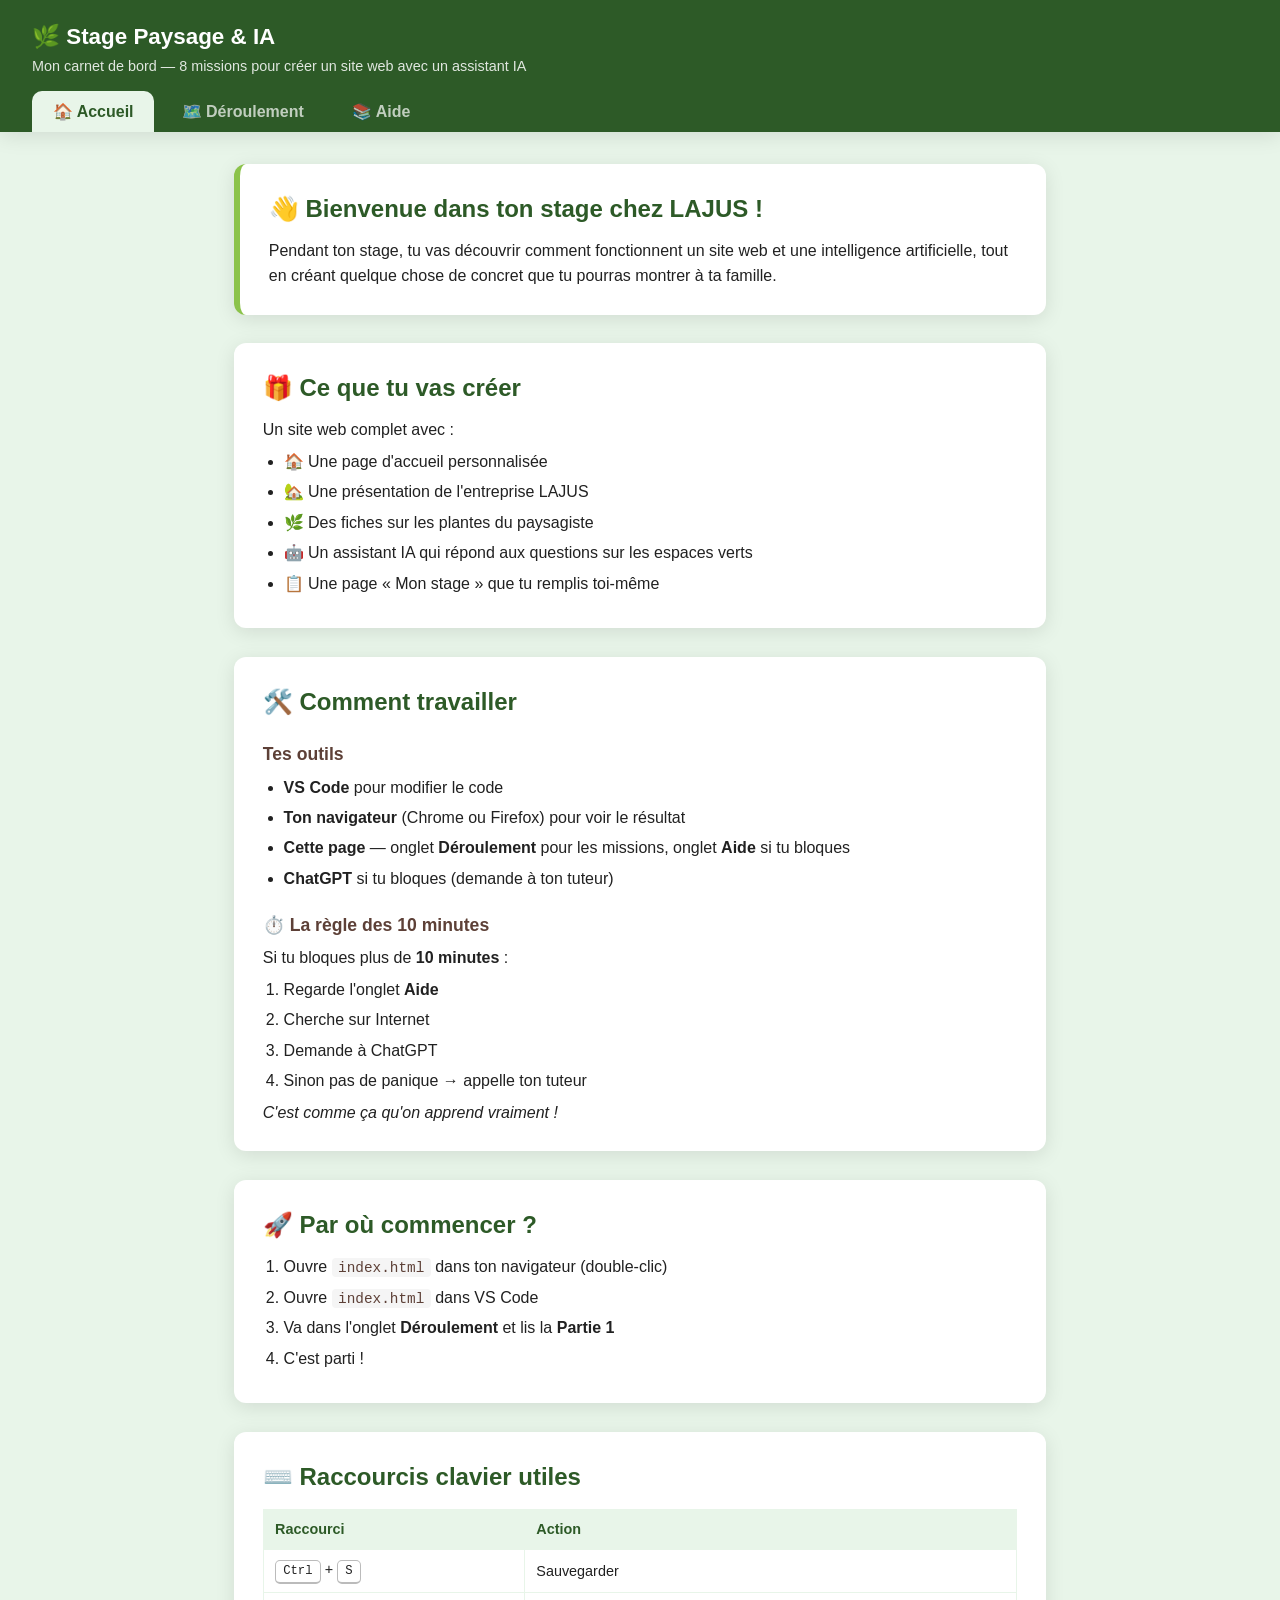
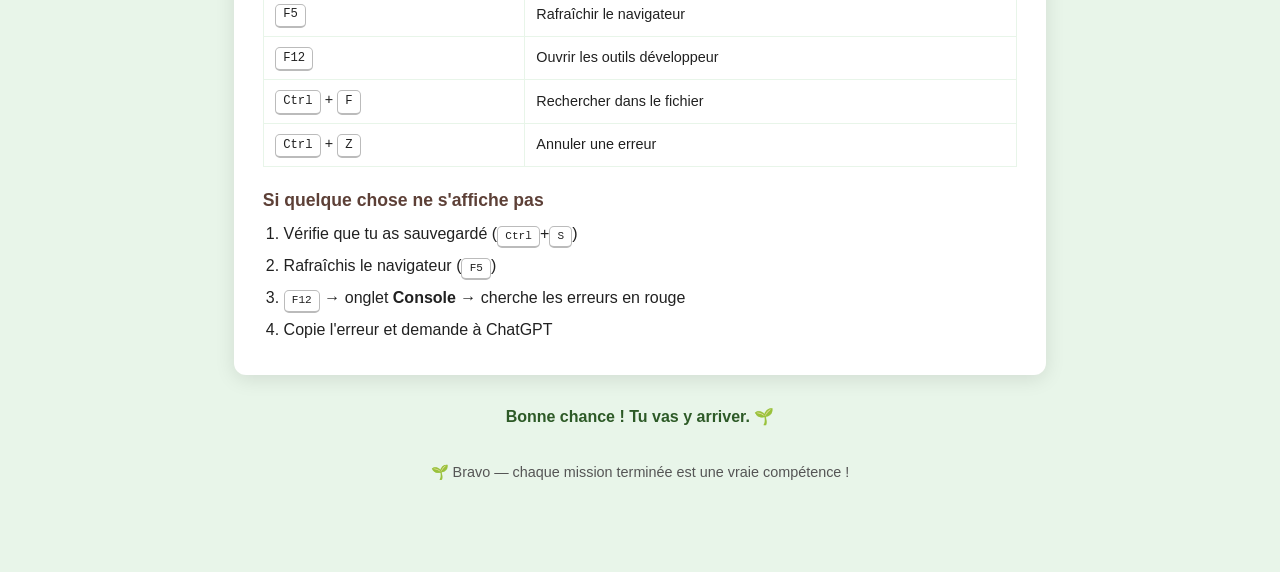
==== missions.html @ 69c8f62e "Site de stage LAJUS - version finale" ====
<!DOCTYPE html>
<html lang="fr">
<head>
  <meta charset="UTF-8" />
  <meta name="viewport" content="width=device-width, initial-scale=1.0" />
  <title>🌿 Stage Paysage &amp; IA — Mon carnet de bord</title>
  <style>
    :root {
      --vert-fonce: #2d5a27;
      --vert-moyen: #4a8c40;
      --vert-clair: #8bc34a;
      --vert-pale: #e8f5e9;
      --brun: #5d4037;
      --blanc: #ffffff;
      --gris-clair: #f5f5f5;
      --texte-fonce: #212121;
      --texte-moyen: #555555;
      --rayon: 12px;
      --ombre: 0 4px 20px rgba(0,0,0,0.1);
    }
    * { margin: 0; padding: 0; box-sizing: border-box; }
    body {
      font-family: -apple-system, "Segoe UI", Roboto, Helvetica, Arial, sans-serif;
      color: var(--texte-fonce);
      background: var(--vert-pale);
      line-height: 1.6;
    }

    /* ===== En-tête + onglets ===== */
    header {
      background: var(--vert-fonce);
      color: var(--blanc);
      padding: 1.2rem 2rem 0;
      position: sticky;
      top: 0;
      z-index: 20;
      box-shadow: var(--ombre);
    }
    header h1 { font-size: 1.4rem; }
    header p { opacity: 0.85; font-size: 0.9rem; margin-bottom: 0.8rem; }
    .tabs { display: flex; gap: 0.4rem; flex-wrap: wrap; }
    .tab-btn {
      background: transparent;
      color: var(--blanc);
      border: none;
      padding: 0.7rem 1.3rem;
      font-size: 1rem;
      cursor: pointer;
      border-radius: 10px 10px 0 0;
      opacity: 0.7;
      font-weight: 600;
    }
    .tab-btn:hover { opacity: 1; background: rgba(255,255,255,0.1); }
    .tab-btn.active { background: var(--vert-pale); color: var(--vert-fonce); opacity: 1; }

    /* ===== Panneaux ===== */
    main { max-width: 860px; margin: 0 auto; padding: 2rem 1.5rem 4rem; }
    .panel { display: none; }
    .panel.active { display: block; animation: fade 0.25s ease; }
    @keyframes fade { from { opacity: 0; transform: translateY(6px); } to { opacity: 1; } }

    /* ===== Sommaire (chips) ===== */
    .chips { display: flex; flex-wrap: wrap; gap: 0.5rem; margin-bottom: 1.5rem; }
    .chips a {
      background: var(--blanc);
      color: var(--vert-fonce);
      text-decoration: none;
      padding: 0.4rem 0.9rem;
      border-radius: 20px;
      font-size: 0.88rem;
      font-weight: 600;
      box-shadow: var(--ombre);
      border: 1px solid var(--vert-pale);
    }
    .chips a:hover { background: var(--vert-clair); }

    /* ===== Cartes / blocs ===== */
    .carte {
      background: var(--blanc);
      border-radius: var(--rayon);
      padding: 1.6rem 1.8rem;
      box-shadow: var(--ombre);
      margin-bottom: 1.8rem;
    }
    .carte.accent { border-left: 6px solid var(--vert-clair); }
    .carte h2 { color: var(--vert-fonce); margin-bottom: 0.6rem; }
    .carte h3 { color: var(--brun); margin: 1.2rem 0 0.4rem; }
    .carte ul, .carte ol { margin: 0.4rem 0 0.4rem 1.3rem; }
    .carte li { margin-bottom: 0.3rem; }

    /* ===== Délimitation des parties ===== */
    .partie-header {
      background: linear-gradient(135deg, var(--vert-fonce), var(--vert-moyen));
      color: var(--blanc);
      border-radius: var(--rayon);
      padding: 1.4rem 1.8rem;
      margin: 2.8rem 0 1.4rem;
      box-shadow: var(--ombre);
      scroll-margin-top: 130px;
    }
    .partie-header:first-of-type { margin-top: 0.5rem; }
    .partie-num {
      display: inline-block;
      background: rgba(255,255,255,0.25);
      padding: 0.15rem 0.8rem;
      border-radius: 20px;
      font-size: 0.8rem;
      font-weight: 700;
      letter-spacing: 0.05em;
      text-transform: uppercase;
      margin-bottom: 0.5rem;
    }
    .partie-header h2 { font-size: 1.5rem; margin-bottom: 0.4rem; }
    .partie-header p { opacity: 0.92; font-size: 0.95rem; }

    /* ===== Bloc explication ===== */
    .explication {
      background: var(--blanc);
      border-radius: var(--rayon);
      padding: 1.4rem 1.7rem;
      box-shadow: var(--ombre);
      margin-bottom: 1.4rem;
      border-left: 6px solid var(--vert-clair);
    }
    .explication .etiquette {
      display: inline-block;
      background: var(--vert-pale);
      color: var(--vert-fonce);
      padding: 0.15rem 0.7rem;
      border-radius: 20px;
      font-size: 0.78rem;
      font-weight: 700;
      margin-bottom: 0.6rem;
    }
    .explication h3 { color: var(--vert-fonce); margin: 1rem 0 0.4rem; }
    .explication h3:first-of-type { margin-top: 0.3rem; }

    /* ===== Mission ===== */
    section.mission {
      background: var(--blanc);
      border-radius: var(--rayon);
      padding: 1.6rem 1.8rem;
      box-shadow: var(--ombre);
      margin-bottom: 1.4rem;
      border-left: 6px solid var(--vert-moyen);
      scroll-margin-top: 130px;
    }
    section.mission h2 {
      color: var(--vert-fonce);
      font-size: 1.35rem;
      margin-bottom: 0.5rem;
    }
    .meta { font-size: 0.9rem; color: var(--texte-moyen); margin-bottom: 1rem; }
    .badge {
      background: var(--vert-pale);
      color: var(--vert-fonce);
      padding: 0.2rem 0.7rem;
      border-radius: 20px;
      font-weight: 600;
    }
    section.mission h3, .carte h3 { font-size: 1.1rem; }
    section.mission h4, .explication h4 { color: var(--vert-moyen); margin: 0.9rem 0 0.3rem; font-size: 1rem; }
    section.mission p, section.mission li, .explication p, .explication li { margin-bottom: 0.5rem; }
    section.mission ul, section.mission ol, .explication ul, .explication ol { margin-left: 1.4rem; }

    /* ===== Fiches d'aide ===== */
    section.fiche {
      background: var(--blanc);
      border-radius: var(--rayon);
      padding: 1.6rem 1.8rem;
      box-shadow: var(--ombre);
      margin-bottom: 1.8rem;
      scroll-margin-top: 130px;
    }
    section.fiche h2 {
      color: var(--vert-fonce);
      border-bottom: 3px solid var(--vert-pale);
      padding-bottom: 0.5rem;
      margin-bottom: 0.6rem;
    }
    section.fiche h3 { color: var(--brun); margin: 1.3rem 0 0.4rem; font-size: 1.1rem; }
    section.fiche h4 { color: var(--vert-moyen); margin: 0.9rem 0 0.3rem; }
    section.fiche ul, section.fiche ol { margin-left: 1.4rem; }
    section.fiche li { margin-bottom: 0.3rem; }

    /* ===== Éléments communs ===== */
    blockquote {
      border-left: 4px solid var(--vert-clair);
      background: var(--vert-pale);
      padding: 0.7rem 1rem;
      margin: 0.8rem 0;
      font-style: italic;
      border-radius: 0 8px 8px 0;
    }
    .callout { background: #fff8e1; border-left: 4px solid #ffb300; padding: 0.7rem 1rem; border-radius: 0 8px 8px 0; margin: 1rem 0; }
    .callout.bonus { background: #ede7f6; border-left-color: #7e57c2; }
    .callout.fini { background: var(--vert-pale); border-left-color: var(--vert-moyen); }

    .code-bloc { position: relative; margin: 0.8rem 0; }
    pre {
      background: #1e1e1e; color: #d4d4d4;
      padding: 1rem; border-radius: 8px; overflow-x: auto;
      font-family: "Consolas", "Courier New", monospace;
      font-size: 0.86rem; line-height: 1.5;
    }
    code.inline {
      background: var(--gris-clair); color: var(--brun);
      padding: 0.1rem 0.4rem; border-radius: 4px;
      font-family: "Consolas", "Courier New", monospace; font-size: 0.9em;
    }
    .btn-copier {
      position: absolute; top: 8px; right: 8px;
      background: var(--vert-moyen); color: var(--blanc);
      border: none; padding: 0.3rem 0.7rem; border-radius: 6px;
      font-size: 0.78rem; cursor: pointer; opacity: 0.85;
    }
    .btn-copier:hover { opacity: 1; }
    .btn-copier.ok { background: var(--vert-clair); color: var(--vert-fonce); }

    table { border-collapse: collapse; width: 100%; margin: 0.8rem 0; font-size: 0.9rem; }
    th, td { border: 1px solid var(--vert-pale); padding: 0.5rem 0.7rem; text-align: left; }
    th { background: var(--vert-pale); color: var(--vert-fonce); }

    .kbd { display: inline-block; background: #fff; border: 1px solid #bbb; border-bottom-width: 2px; border-radius: 5px; padding: 0.05rem 0.45rem; font-family: monospace; font-size: 0.85em; }

    footer { text-align: center; padding: 2rem; color: var(--texte-moyen); font-size: 0.9rem; }
  </style>
</head>
<body>

  <header>
    <h1>🌿 Stage Paysage &amp; IA</h1>
    <p>Mon carnet de bord — 8 missions pour créer un site web avec un assistant IA</p>
    <nav class="tabs">
      <button class="tab-btn active" data-tab="accueil">🏠 Accueil</button>
      <button class="tab-btn" data-tab="deroulement">🗺️ Déroulement</button>
      <button class="tab-btn" data-tab="aide">📚 Aide</button>
    </nav>
  </header>

  <main>

    <!-- ============================================================
         ONGLET ACCUEIL
    ============================================================ -->
    <div class="panel active" id="tab-accueil">

      <div class="carte accent">
        <h2>👋 Bienvenue dans ton stage chez LAJUS !</h2>
        <p>Pendant ton stage, tu vas découvrir comment fonctionnent un site web et une intelligence artificielle, tout en créant quelque chose de concret que tu pourras montrer à ta famille.</p>
      </div>

      <div class="carte">
        <h2>🎁 Ce que tu vas créer</h2>
        <p>Un site web complet avec :</p>
        <ul>
          <li>🏠 Une page d'accueil personnalisée</li>
          <li>🏡 Une présentation de l'entreprise LAJUS</li>
          <li>🌿 Des fiches sur les plantes du paysagiste</li>
          <li>🤖 Un assistant IA qui répond aux questions sur les espaces verts</li>
          <li>📋 Une page « Mon stage » que tu remplis toi-même</li>
        </ul>
      </div>

      <div class="carte">
        <h2>🛠️ Comment travailler</h2>
        <h3>Tes outils</h3>
        <ul>
          <li><strong>VS Code</strong> pour modifier le code</li>
          <li><strong>Ton navigateur</strong> (Chrome ou Firefox) pour voir le résultat</li>
          <li><strong>Cette page</strong> — onglet <strong>Déroulement</strong> pour les missions, onglet <strong>Aide</strong> si tu bloques</li>
          <li><strong>ChatGPT</strong> si tu bloques (demande à ton tuteur)</li>
        </ul>
        <h3>⏱️ La règle des 10 minutes</h3>
        <p>Si tu bloques plus de <strong>10 minutes</strong> :</p>
        <ol>
          <li>Regarde l'onglet <strong>Aide</strong></li>
          <li>Cherche sur Internet</li>
          <li>Demande à ChatGPT</li>
          <li>Sinon pas de panique → appelle ton tuteur</li>
        </ol>
        <p><em>C'est comme ça qu'on apprend vraiment !</em></p>
      </div>

      <div class="carte">
        <h2>🚀 Par où commencer ?</h2>
        <ol>
          <li>Ouvre <code class="inline">index.html</code> dans ton navigateur (double-clic)</li>
          <li>Ouvre <code class="inline">index.html</code> dans VS Code</li>
          <li>Va dans l'onglet <strong>Déroulement</strong> et lis la <strong>Partie 1</strong></li>
          <li>C'est parti !</li>
        </ol>
      </div>

      <div class="carte">
        <h2>⌨️ Raccourcis clavier utiles</h2>
        <table>
          <tr><th>Raccourci</th><th>Action</th></tr>
          <tr><td><span class="kbd">Ctrl</span> + <span class="kbd">S</span></td><td>Sauvegarder</td></tr>
          <tr><td><span class="kbd">F5</span></td><td>Rafraîchir le navigateur</td></tr>
          <tr><td><span class="kbd">F12</span></td><td>Ouvrir les outils développeur</td></tr>
          <tr><td><span class="kbd">Ctrl</span> + <span class="kbd">F</span></td><td>Rechercher dans le fichier</td></tr>
          <tr><td><span class="kbd">Ctrl</span> + <span class="kbd">Z</span></td><td>Annuler une erreur</td></tr>
        </table>
        <h3>Si quelque chose ne s'affiche pas</h3>
        <ol>
          <li>Vérifie que tu as sauvegardé (<span class="kbd">Ctrl</span>+<span class="kbd">S</span>)</li>
          <li>Rafraîchis le navigateur (<span class="kbd">F5</span>)</li>
          <li><span class="kbd">F12</span> → onglet <strong>Console</strong> → cherche les erreurs en rouge</li>
          <li>Copie l'erreur et demande à ChatGPT</li>
        </ol>
      </div>

      <p style="text-align:center; color:var(--vert-fonce); font-weight:600;">Bonne chance ! Tu vas y arriver. 🌱</p>
    </div>

    <!-- ============================================================
         ONGLET DÉROULEMENT
    ============================================================ -->
    <div class="panel" id="tab-deroulement">

      <div class="carte accent">
        <h2>🗺️ Ton parcours</h2>
        <p>Voici ton chemin, étape par étape. Dans chaque <strong>partie</strong> : d'abord une <strong>explication</strong>, puis une ou plusieurs <strong>missions</strong> à réaliser. Avance à ton rythme — il n'y a pas de chrono.</p>
        <div class="chips" style="margin-top:1rem; margin-bottom:0;">
          <a href="#p1">1 · Le site &amp; le HTML</a>
          <a href="#p2">2 · Le style (CSS)</a>
          <a href="#p3">3 · Ajouter du contenu</a>
          <a href="#p4">4 · JavaScript &amp; l'IA</a>
          <a href="#p5">5 · Ta page &amp; la mise en ligne</a>
          <a href="#p6">6 · Le secret 🤖</a>
          <a href="#p7">7 · Ton diplôme 🎓</a>
        </div>
      </div>

      <!-- ===================== PARTIE 1 ===================== -->
      <div class="partie-header" id="p1">
        <span class="partie-num">Partie 1</span>
        <h2>🧱 Le site web et le HTML</h2>
        <p>Comprendre ce qu'est un site web, puis modifier ton premier code.</p>
      </div>

      <div class="explication">
        <span class="etiquette">📖 Explication</span>
        <h3>C'est quoi un site web ?</h3>
        <p>Un site web, ce sont des <strong>fichiers</strong> que ton navigateur (Chrome, Firefox...) lit et transforme en page que tu vois à l'écran. Ton site utilise <strong>3 langages</strong>, comme les 3 couches d'une maison :</p>
        <ul>
          <li>🧱 <strong>HTML</strong> = les <strong>murs</strong> → le contenu (titres, textes, images)</li>
          <li>🎨 <strong>CSS</strong> = la <strong>peinture</strong> → l'apparence (couleurs, tailles)</li>
          <li>⚡ <strong>JavaScript</strong> = l'<strong>électricité</strong> → les interactions (boutons, chatbot)</li>
        </ul>
        <p>On commence par le HTML. Une <strong>balise</strong> HTML entoure du contenu : <code class="inline">&lt;h1&gt;Mon titre&lt;/h1&gt;</code>. Besoin de détails ? → onglet <strong>Aide → HTML</strong>.</p>
      </div>

      <section class="mission" id="m1">
        <h2>🎯 Mission 1 — Modifier le HTML</h2>        <h3>Ta mission</h3>
        <p>La page dit <em>« Bienvenue sur le projet du stagiaire ! »</em>. C'est toi le stagiaire — personnalise-la !</p>
        <h3>Ce que tu dois faire</h3>
        <p>Ouvre <code class="inline">index.html</code> dans VS Code. Cherche (<span class="kbd">Ctrl</span>+<span class="kbd">F</span>) les mots <code class="inline">TODO Mission 1</code>. Il y a <strong>3 endroits</strong> à modifier.</p>
        <h4>1 — Le titre de l'onglet du navigateur</h4>
        <p>Tout en haut du fichier, trouve la ligne <code class="inline">&lt;title&gt;...&lt;/title&gt;</code> et écris le titre que tu veux voir dans l'onglet, par exemple :</p>
        <div class="code-bloc"><pre>&lt;title&gt;LAJUS — Mon stage&lt;/title&gt;</pre></div>
        <h4>2 — Le titre principal</h4>
        <p>Trouve <code class="inline">Bienvenue sur le projet du stagiaire !</code> et remplace, par exemple :</p>
        <div class="code-bloc"><pre>Bonjour, je suis Lucas — en stage chez LAJUS !</pre></div>
        <h4>3 — Le pied de page</h4>
        <p>Tout en bas, trouve <code class="inline">Par ??? · 2026</code> et remplace <code class="inline">???</code> par ton prénom.</p>
        <h3>Comment tester ?</h3>
        <p><span class="kbd">Ctrl</span>+<span class="kbd">S</span> → va dans le navigateur → <span class="kbd">F5</span> → tu vois tes modifications !</p>
        <div class="callout fini">✅ <strong>Tu as fini ?</strong> Appelle ton tuteur pour lui montrer !</div>
      </section>

      <section class="mission" id="m2">
        <h2>🎯 Mission 2 — Ajouter une image</h2>        <h3>Ta mission</h3>
        <p>Ajouter une image dans la section « L'entreprise ». La balise image en HTML :</p>
        <div class="code-bloc"><pre>&lt;img src="chemin/image.jpg" alt="Description de l'image" /&gt;</pre></div>
        <ul>
          <li><code class="inline">src</code> = le chemin vers l'image</li>
          <li><code class="inline">alt</code> = un texte qui décrit l'image (pour les malvoyants)</li>
        </ul>
        <h4>Option A — Utiliser une image déjà là</h4>
        <p>Dans <code class="inline">index.html</code>, trouve la section entreprise :</p>
        <div class="code-bloc"><pre>&lt;div class="entreprise-image"&gt;
  &lt;img src="images/haie.svg" alt="Haie taillée" /&gt;
&lt;/div&gt;</pre></div>
        <p>Change <code class="inline">haie.svg</code> par : <code class="inline">arbre.svg</code>, <code class="inline">fleur.svg</code> ou <code class="inline">jardin.svg</code>.</p>
        <h4>Option B — Ta propre image</h4>
        <ol>
          <li>Trouve une image sur Internet (.jpg ou .png)</li>
          <li>Copie-la dans le dossier <code class="inline">images/</code></li>
          <li>Mets : <code class="inline">&lt;img src="images/mon-jardin.jpg" alt="Mon jardin" /&gt;</code></li>
        </ol>
        <div class="callout bonus">🌟 <strong>Bonus :</strong> ajoute une image dans la bannière d'accueil. Cherche <code class="inline">hero-image</code>.</div>
        <p><strong>Si l'image n'apparaît pas :</strong> vérifie le nom exact (majuscules, tirets) et qu'elle est bien dans <code class="inline">images/</code>.</p>
        <div class="callout fini">✅ <strong>Tu as fini ?</strong> Appelle ton tuteur !</div>
      </section>

      <!-- ===================== PARTIE 2 ===================== -->
      <div class="partie-header" id="p2">
        <span class="partie-num">Partie 2</span>
        <h2>🎨 Le style : les couleurs (CSS)</h2>
        <p>Donner ta touche personnelle au site en changeant son apparence.</p>
      </div>

      <div class="explication">
        <span class="etiquette">📖 Explication</span>
        <h3>Le CSS, la peinture du site</h3>
        <p>Le HTML pose le contenu, mais c'est le <strong>CSS</strong> qui décide des couleurs, des tailles et de la mise en page. Tout est dans le fichier <code class="inline">style.css</code>.</p>

        <h3>🎨 Comment écrit-on une couleur ? (le code hexadécimal)</h3>
        <p>Sur un site, une couleur s'écrit le plus souvent avec un <strong>code hexadécimal</strong> : un <code class="inline">#</code> suivi de 6 caractères, par exemple <code class="inline">#2d5a27</code>.</p>
        <p>« Hexadécimal » veut dire <strong>« base 16 »</strong> : au lieu de compter seulement de 0 à 9, on continue avec des lettres — <code class="inline">0 1 2 3 4 5 6 7 8 9 a b c d e f</code> (où <code class="inline">a</code> vaut 10 et <code class="inline">f</code> vaut 15). Ça permet d'écrire plein de nuances avec peu de caractères.</p>
        <p>Les 6 caractères sont en fait <strong>3 paires</strong> qui dosent les 3 lumières de l'écran : <strong>Rouge</strong>, <strong>Vert</strong>, <strong>Bleu</strong>.</p>
        <div class="code-bloc"><pre>#  2d   5a   27
   ──   ──   ──
  Rouge Vert Bleu</pre></div>
        <p>Chaque paire va de <code class="inline">00</code> (lumière éteinte) à <code class="inline">ff</code> (lumière à fond) :</p>
        <ul>
          <li><code class="inline">#ff0000</code> → 🔴 rouge à fond</li>
          <li><code class="inline">#00ff00</code> → 🟢 vert à fond</li>
          <li><code class="inline">#0000ff</code> → 🔵 bleu à fond</li>
          <li><code class="inline">#000000</code> → ⚫ tout éteint = noir &nbsp;·&nbsp; <code class="inline">#ffffff</code> → ⚪ tout à fond = blanc</li>
        </ul>
        <p>Pas besoin de calculer ! Va sur <code class="inline">htmlcolorcodes.com</code>, choisis une couleur, copie son code <code class="inline">#...</code> et colle-le. C'est tout.</p>

        <h3>Les variables : un nom = une couleur</h3>
        <p>Tout en haut de <code class="inline">style.css</code>, des <strong>variables</strong> rangent les couleurs avec un nom qui dit <strong>à quoi elles servent</strong> (par exemple <code class="inline">--couleur-principale</code>). En changer une seule met à jour le site <strong>partout</strong> d'un coup. Détails → onglet <strong>Aide → CSS</strong>.</p>
      </div>

      <section class="mission" id="m3">
        <h2>🎯 Mission 3 — Changer les couleurs (CSS)</h2>        <h3>Ta mission</h3>
        <p>Change les couleurs du site en modifiant <code class="inline">style.css</code>.</p>
        <h4>Étape 1 — Ouvre <code class="inline">style.css</code></h4>
        <p>Tout en haut, tu vois les variables. Leur nom dit à quoi sert chaque couleur :</p>
        <div class="code-bloc"><pre>:root {
  --couleur-principale:  #2d5a27;   /* titres, barre du haut */
  --couleur-boutons:     #4a8c40;   /* boutons */
  --couleur-accent:      #8bc34a;   /* bordures, touches de couleur */
  --couleur-fond:        #e8f5e9;   /* fonds clairs */
  ...
}</pre></div>
        <h4>Étape 2 — Change une couleur</h4>
        <p>Par exemple, mets la couleur principale en orange :</p>
        <div class="code-bloc"><pre>--couleur-principale: #ff9800;   /* Orange */</pre></div>
        <p>Sauvegarde, rafraîchis → tous les titres et la barre du haut deviennent orange d'un coup ! 👉 Trouve tes codes couleur sur <code class="inline">htmlcolorcodes.com</code></p>
        <h4>Étape 3 — Personnalise</h4>
        <p>Change au moins <strong>3 variables</strong> de couleur pour donner ton style au site.</p>
        <div class="callout bonus">🌟 <strong>Bonus :</strong> change aussi une taille de titre (<code class="inline">font-size</code>) ou l'arrondi des boutons (<code class="inline">border-radius</code>).</div>
        <div class="callout fini">✅ <strong>Tu as fini ?</strong> Montre ton site coloré à ton tuteur !</div>
      </section>

      <!-- ===================== PARTIE 3 ===================== -->
      <div class="partie-header" id="p3">
        <span class="partie-num">Partie 3</span>
        <h2>🏗️ Ajouter du contenu</h2>
        <p>Tu ne fais plus que modifier : tu construis de nouvelles parties du site.</p>
      </div>

      <div class="explication">
        <span class="etiquette">📖 Explication</span>
        <h3>Une page est faite de sections</h3>
        <p>Une page web est découpée en <strong>sections</strong> (accueil, entreprise, plantes...). Une section ressemble à ça :</p>
        <div class="code-bloc"><pre>&lt;section id="metiers" class="section"&gt;
  &lt;h2&gt;🛠️ Les métiers&lt;/h2&gt;
  &lt;p&gt;Texte ici...&lt;/p&gt;
&lt;/section&gt;</pre></div>
        <p>Tu peux en ajouter autant que tu veux. Une technique très courante des développeurs : <strong>copier un bloc qui existe déjà</strong> et le modifier.</p>
      </div>

      <section class="mission" id="m4">
        <h2>🎯 Mission 4 — Nouvelle section : Les métiers</h2>        <h3>Ta mission</h3>
        <p>Ajouter une nouvelle section sur les métiers du paysagiste.</p>
        <h4>Étape 1 — Ajouter la section</h4>
        <p>Dans <code class="inline">index.html</code>, cherche <code class="inline">&lt;section id="plantes"...&gt;</code>. <strong>Après</strong> cette section (avant <code class="inline">&lt;section id="astuces"&gt;</code>), ajoute :</p>
        <div class="code-bloc"><pre>&lt;!-- Section métiers --&gt;
&lt;section id="metiers" class="section"&gt;
  &lt;h2&gt;🛠️ Les métiers du paysagiste&lt;/h2&gt;

  &lt;div class="grille-plantes"&gt;

    &lt;div class="fiche-plante"&gt;
      &lt;img src="images/tondeuse.svg" alt="Tondeuse" /&gt;
      &lt;h3&gt;L'entretien&lt;/h3&gt;
      &lt;p&gt;Tonte, taille, désherbage...&lt;/p&gt;
    &lt;/div&gt;

    &lt;div class="fiche-plante"&gt;
      &lt;img src="images/arbre.svg" alt="Plantation" /&gt;
      &lt;h3&gt;La plantation&lt;/h3&gt;
      &lt;p&gt;Choisir et installer les plantes...&lt;/p&gt;
    &lt;/div&gt;

  &lt;/div&gt;
&lt;/section&gt;</pre></div>
        <h4>Étape 2 — Ajouter le lien dans la nav</h4>
        <p>Après <code class="inline">&lt;li&gt;&lt;a href="#plantes"&gt;Les plantes&lt;/a&gt;&lt;/li&gt;</code>, ajoute :</p>
        <div class="code-bloc"><pre>&lt;li&gt;&lt;a href="#metiers"&gt;Les métiers&lt;/a&gt;&lt;/li&gt;</pre></div>
        <h4>Étape 3 — Vrai contenu</h4>
        <p>Remplace les textes par de vraies infos sur les métiers que tu as vus pendant le stage.</p>
        <div class="callout fini">✅ <strong>Tu as fini ?</strong> Appelle ton tuteur !</div>
      </section>

      <!-- ===================== PARTIE 4 ===================== -->
      <div class="partie-header" id="p4">
        <span class="partie-num">Partie 4</span>
        <h2>⚡ JavaScript et l'intelligence artificielle</h2>
        <p>Rendre le site vivant — et comprendre comment marche l'assistant IA.</p>
      </div>

      <div class="explication">
        <span class="etiquette">📖 Explication</span>
        <h3>JavaScript : le code qui réagit</h3>
        <p>Le <strong>JavaScript</strong> (fichier <code class="inline">script.js</code>) fait bouger les choses : quand tu cliques sur un bouton, quand le chatbot répond... Sans lui, le site serait figé.</p>
        <h3>🤖 Comment marche l'assistant IA du site ?</h3>
        <p>L'assistant espaces verts est une IA <strong>simulée</strong> : elle ne « réfléchit » pas, elle cherche des <strong>mots-clés</strong> dans ta question et affiche une réponse préparée à l'avance.</p>
        <p>Pour vraiment comprendre comment fonctionne une IA (le « mot suivant », les tokens, les hallucinations...), lis l'onglet <strong>Aide → L'IA</strong> avant de continuer. C'est important pour les missions qui suivent !</p>
      </div>

      <section class="mission" id="m5">
        <h2>🎯 Mission 5 — Améliorer le chatbot (JavaScript)</h2>        <h3>Ta mission</h3>
        <p>Enseigner un <strong>nouveau sujet</strong> à l'assistant IA ! Il connaît déjà : arbre, haie, gazon, arrosage, fleur, potager, compost, paillage, engrais.</p>
        <h3>Comment marche le chatbot</h3>
        <p>Dans <code class="inline">script.js</code>, l'IA utilise un tableau de règles. Quand tu poses une question, JavaScript cherche un mot-clé dans ta phrase → s'il le trouve, il affiche la réponse.</p>
        <h4>Étape 1 — Choisir un sujet</h4>
        <p>Un sujet jardin qu'il ne connaît pas encore : sécateur, scarification, plantation, composteur, semis...</p>
        <h4>Étape 2 — Ajouter la règle</h4>
        <p>Dans <code class="inline">script.js</code>, cherche <code class="inline">/* 🌿 TODO Mission 5 */</code>. Juste avant, ajoute :</p>
        <div class="code-bloc"><pre>{
  mots: ["sécateur", "outils", "couper"],
  reponse: `✂️ &lt;strong&gt;Les outils du paysagiste&lt;/strong&gt;&lt;br&gt;&lt;br&gt;
    Les outils essentiels :&lt;br&gt;
    • Sécateur pour les petites branches&lt;br&gt;
    • Élagueuse pour les grosses branches&lt;br&gt;
    • Bêche pour retourner la terre&lt;br&gt;&lt;br&gt;
    &lt;em&gt;Astuce : un outil propre et aiguisé travaille deux fois mieux !&lt;/em&gt;`
},</pre></div>
        <p>Adapte les mots-clés et la réponse à ton sujet !</p>
        <h4>Étape 3 — Ajouter le bouton exemple</h4>
        <p>Dans <code class="inline">index.html</code>, cherche <code class="inline">&lt;!-- 🌿 TODO Mission 5 --&gt;</code> et ajoute :</p>
        <div class="code-bloc"><pre>&lt;button onclick="poserQuestion('Comment utiliser un sécateur ?')" class="bouton-exemple"&gt;✂️ Sécateur&lt;/button&gt;</pre></div>
        <div class="callout bonus">🌟 <strong>Bonus :</strong> ajoute 3 règles au lieu d'une, et vérifie que les autres sujets marchent encore.</div>
        <div class="callout fini">✅ <strong>Tu as fini ?</strong> Pose une question au chatbot devant ton tuteur !</div>
      </section>

      <section class="mission" id="m6">
        <h2>🎯 Mission 6 — Ajouter une astuce jardin</h2>        <h3>Ta mission</h3>
        <p>Le bouton « Nouvelle astuce » affiche des conseils au hasard. Tu vas en ajouter !</p>
        <h4>Étape 1 — Trouver des astuces</h4>
        <p>Cherche 3 vraies astuces jardinage (Internet, ton tuteur), ou invente-en.</p>
        <h4>Étape 2 — Les ajouter</h4>
        <p>Dans <code class="inline">script.js</code>, cherche le tableau <code class="inline">const astuces = [</code>. Avant le <code class="inline">];</code>, ajoute :</p>
        <div class="code-bloc"><pre>"🌿 Plante des herbes aromatiques près de tes légumes — elles éloignent les insectes nuisibles !",
"🐝 Une haie fleurie attire les abeilles qui pollinisent ton jardin.",
"❄️ En hiver, protège les plantes fragiles avec un voile d'hivernage.",</pre></div>
        <p><strong>Important :</strong> chaque ligne se termine par une virgule <code class="inline">,</code></p>
        <div class="callout bonus">🌟 <strong>Bonus :</strong> demande à ChatGPT « Donne-moi 10 astuces jardinage courtes pour un débutant » et ajoute les meilleures.</div>
        <div class="callout fini">✅ <strong>Tu as fini ?</strong> Montre à ton tuteur combien d'astuces il y a maintenant !</div>
      </section>

      <!-- ===================== PARTIE 5 ===================== -->
      <div class="partie-header" id="p5">
        <span class="partie-num">Partie 5</span>
        <h2>🌍 Ta page &amp; la mise en ligne</h2>
        <p>Raconter ton expérience, et découvrir comment un site arrive sur Internet.</p>
      </div>

      <div class="explication">
        <span class="etiquette">📖 Explication</span>
        <h3>Un site, c'est aussi un portfolio</h3>
        <p>Ton site peut devenir une <strong>vitrine</strong> de ce que tu sais faire. La page « Mon stage » raconte ton expérience — c'est <strong>ta</strong> page, personne ne peut la remplir à ta place.</p>
        <h3>Et pour le mettre en ligne ?</h3>
        <p>Pour qu'un site soit visible sur Internet, on dépose ses fichiers sur un <strong>hébergeur</strong> (un ordinateur allumé en permanence). Ton tuteur peut te montrer comment obtenir une vraie adresse (une URL) à partager avec ta famille.</p>
      </div>

      <section class="mission" id="m7">
        <h2>🎯 Mission 7 — Remplir « Mon stage »</h2>        <h3>Ta mission</h3>
        <p>C'est <strong>ta</strong> page ! Dans <code class="inline">index.html</code>, cherche <code class="inline">&lt;section id="stage"&gt;</code> et remplace tous les <code class="inline">???</code>.</p>
        <div class="callout">ℹ️ <strong>Attention, ce site va être mis en ligne</strong> — il pourra être vu par tout le monde sur Internet. Ne mets donc <strong>pas</strong> d'informations trop personnelles : pas de <strong>nom de famille</strong>, pas d'<strong>adresse</strong>, pas de <strong>numéro de téléphone</strong> ni d'<strong>email</strong>. Ton <strong>prénom</strong> (ou juste son initiale) suffit. En cas de doute, demande à ton tuteur.</div>
        <h4>Carte 1 — Qui suis-je ?</h4>
        <p>Ton prénom, ton école, ta classe.</p>
        <h4>Carte 2 — Ce que j'ai appris</h4>
        <p>3 choses apprises, par ex. : « comment fonctionne une IA », « la différence HTML / CSS », « publier un site ».</p>
        <h4>Cartes 3 et 4 — Ce qui m'a surpris / ce que j'ai préféré</h4>
        <p>Qu'est-ce qui t'a étonné ? Quel a été ton moment préféré ?</p>
        <div class="callout fini">✅ Cette page peut être dans le dossier que tu remettras à ton école !</div>
      </section>

      <section class="mission" id="m8">
        <h2>🎯 Mission 8 — Demander à ChatGPT d'améliorer le site</h2>        <h3>Ta mission</h3>
        <p>Utiliser ChatGPT comme un <strong>outil de travail</strong> — pas pour qu'il fasse tout à ta place, mais pour avoir des idées que tu intègres toi-même. <em>(Demande à ton tuteur de t'aider à ouvrir ChatGPT.)</em></p>
        <h4>Étape 1 — Demander des idées</h4>
        <blockquote>« Je suis stagiaire chez LAJUS, une entreprise d'espaces verts. J'ai créé un site web avec HTML, CSS et JavaScript (page d'accueil, section plantes, chatbot espaces verts, page mon stage). Donne-moi 5 idées simples pour l'améliorer, adaptées à un débutant. »</blockquote>
        <h4>Étape 2 — Choisir UNE idée</h4>
        <p>Sur une feuille : quelle idée ? pourquoi celle-là ? comment la réaliser ?</p>
        <h4>Étape 3 — Demander le code</h4>
        <blockquote>« Montre-moi le code HTML/CSS/JavaScript pour [ton idée]. Je suis débutant, explique chaque ligne. »</blockquote>
        <h4>Étape 4 — Comprendre et intégrer</h4>
        <p><strong>Ne colle jamais du code sans le lire !</strong> Pour chaque ligne : lis le commentaire, essaie de comprendre, et si tu ne comprends pas demande « Que fait cette ligne ? ».</p>
        <div class="callout">🐞 <strong>Si ça ne marche pas :</strong> <span class="kbd">F12</span> → Console → cherche les erreurs en rouge → copie l'erreur et demande à ChatGPT comment la corriger.</div>
        <h3>Réflexion finale</h3>
        <ul>
          <li>Quelle différence entre <strong>copier</strong> du code et <strong>comprendre</strong> du code ?</li>
          <li>Comment utiliser ChatGPT intelligemment (sans tricher) ?</li>
        </ul>
        <div class="callout fini">✅ <strong>Tu as fini ?</strong> Montre à ton tuteur ce que tu as ajouté ET explique-lui comment ça marche.</div>
      </section>

      <!-- ===================== PARTIE 6 ===================== -->
      <div class="partie-header" id="p6">
        <span class="partie-num">Partie 6 · Pour finir</span>
        <h2>🤖 Le secret : tout ça, c'est l'IA qui a aidé à le créer</h2>
        <p>La dernière explication — et la plus surprenante !</p>
      </div>

      <div class="explication">
        <span class="etiquette">✨ La grande révélation</span>
        <h3>Ce projet a été préparé avec une IA</h3>
        <p>Tu as construit un site, amélioré un chatbot, ajouté des fonctionnalités. Mais sais-tu comment le site de départ, les fiches et ces missions ont été fabriqués ? <strong>Avec l'aide d'une intelligence artificielle qui sait écrire du code.</strong></p>

        <h3>Pourquoi une IA sait coder ?</h3>
        <p>Souviens-toi (onglet <strong>Aide → L'IA</strong>) : une IA est très douée avec le <strong>langage</strong>. Or l'informatique, le code, c'est <strong>une langue comme une autre</strong> :</p>
        <ul>
          <li>un <strong>vocabulaire</strong> (des mots-clés comme <code class="inline">if</code>, <code class="inline">function</code>) ;</li>
          <li>une <strong>grammaire</strong> (les accolades <code class="inline">{ }</code>, les points-virgules <code class="inline">;</code>) ;</li>
          <li>des <strong>règles</strong> précises à respecter.</li>
        </ul>
        <p>Comme l'IA a lu des milliards de phrases <strong>et</strong> des milliards de lignes de code, écrire un programme revient, pour elle, à écrire une phrase : elle prédit la suite la plus logique. C'est pour ça que ça marche si bien !</p>

        <h3>Codex, Claude Code : des assistants pour développeurs</h3>
        <p>Il existe des outils comme <strong>Claude Code</strong> ou <strong>Codex</strong> : des IA spécialisées dans le code. Le principe :</p>
        <ol>
          <li>Tu écris <strong>en français</strong> ce que tu veux : « ajoute un bouton qui change la couleur du fond ».</li>
          <li>L'IA écrit le code directement dans les fichiers.</li>
          <li><strong>Toi</strong>, tu lis, tu testes, et tu corriges si besoin.</li>
        </ol>
        <p>Le développeur reste le <strong>chef d'orchestre</strong> : c'est lui qui décide, qui vérifie et qui comprend. L'IA est un outil très puissant, mais c'est l'humain qui mène la danse.</p>
        <div class="callout">💡 C'est exactement la leçon de la <strong>Mission 8</strong> : l'IA fait gagner du temps, mais il faut <strong>toujours comprendre</strong> ce qu'on intègre.</div>

        <div class="callout fini">👉 <strong>Envie de voir ça en vrai ?</strong> Viens me voir ! Je ne peux pas l'installer sur ton ordinateur (une question de droits), mais je te ferai une <strong>démonstration en direct</strong> sur le mien : tu verras une IA écrire du code sous tes yeux. 🤖🌱</div>
      </div>

      <!-- ===================== PARTIE 7 ===================== -->
      <div class="partie-header" id="p7">
        <span class="partie-num">Partie 7 · La récompense</span>
        <h2>🎓 Ton diplôme</h2>
        <p>Tu es arrivé au bout du parcours — il est temps de repartir avec ton diplôme !</p>
      </div>

      <section class="mission" id="m9">
        <h2>🎯 Mission finale — Personnalise et imprime ton diplôme</h2>
        <h3>Ta mission</h3>
        <p>Un diplôme t'attend dans le fichier <code class="inline">diplome.html</code>. Tu vas y mettre ton nom, puis l'imprimer avec ton tuteur.</p>

        <h4>Étape 1 — Mets ton nom</h4>
        <p>Dans VS Code, ouvre <code class="inline">diplome.html</code>. Cherche (<span class="kbd">Ctrl</span>+<span class="kbd">F</span>) :</p>
        <div class="code-bloc"><pre>[ Prénom du stagiaire ]</pre></div>
        <p>Remplace ce texte par ton prénom (et ton nom si tu veux), par exemple :</p>
        <div class="code-bloc"><pre>Lucas Martin</pre></div>

        <h4>Étape 2 — Vérifie la date</h4>
        <p>Un peu plus bas, trouve la date et corrige-la si besoin :</p>
        <div class="code-bloc"><pre>&lt;div class="date-valeur"&gt;Juin 2026&lt;/div&gt;</pre></div>

        <h4>Étape 3 — Regarde le résultat</h4>
        <p><span class="kbd">Ctrl</span>+<span class="kbd">S</span>, puis double-clique sur <code class="inline">diplome.html</code> pour l'ouvrir dans le navigateur. Ton nom doit apparaître en grand au milieu du diplôme !</p>

        <h4>Étape 4 — Imprime-le</h4>
        <p>Clique sur le bouton <strong>🖨️ Imprimer le diplôme</strong>. Pour un beau rendu, choisis le format <strong>A4, orientation Paysage</strong>.</p>

        <div class="callout fini">✅ <strong>Tu as fini ?</strong> Appelle ton tuteur : vous imprimez ton diplôme ensemble. Bravo, tu repars avec une vraie preuve de tes nouvelles compétences ! 🎉</div>
      </section>

    </div>

    <!-- ============================================================
         ONGLET AIDE
    ============================================================ -->
    <div class="panel" id="tab-aide">

      <div class="carte accent">
        <h2>📚 Les fiches d'aide</h2>
        <p>Bloqué ? Une question sur une balise, une couleur, une ligne de code ? Tout est ici.</p>
        <div class="chips" style="margin-top:1rem; margin-bottom:0;">
          <a href="#aide-html">📄 HTML</a>
          <a href="#aide-css">🎨 CSS</a>
          <a href="#aide-js">⚡ JavaScript</a>
          <a href="#aide-ia">🤖 L'IA</a>
        </div>
      </div>

      <section class="fiche" id="aide-html">
        <h2>📄 HTML</h2>
        <blockquote>HTML = les <strong>murs</strong> de la maison. Il décrit le contenu.</blockquote>
        <h3>C'est quoi HTML ?</h3>
        <p><strong>HyperText Markup Language</strong> — le langage qui dit au navigateur « voici un titre », « voici un paragraphe », « voici une image ».</p>
        <h3>Structure de base</h3>
        <div class="code-bloc"><pre>&lt;!DOCTYPE html&gt;
&lt;html lang="fr"&gt;
&lt;head&gt;
  &lt;title&gt;Mon site&lt;/title&gt;
&lt;/head&gt;
&lt;body&gt;
  Ce que l'utilisateur voit.
&lt;/body&gt;
&lt;/html&gt;</pre></div>
        <ul>
          <li><code class="inline">&lt;head&gt;</code> = informations sur la page</li>
          <li><code class="inline">&lt;body&gt;</code> = le contenu visible</li>
        </ul>
        <h3>Les balises essentielles</h3>
        <h4>Titres &amp; texte</h4>
        <div class="code-bloc"><pre>&lt;h1&gt;Titre principal&lt;/h1&gt;
&lt;h2&gt;Titre secondaire&lt;/h2&gt;
&lt;p&gt;Un paragraphe.&lt;/p&gt;
&lt;strong&gt;Gras&lt;/strong&gt; &lt;em&gt;Italique&lt;/em&gt;</pre></div>
        <h4>Image, lien, bouton, zone de texte</h4>
        <div class="code-bloc"><pre>&lt;img src="images/arbre.jpg" alt="Un arbre" /&gt;
&lt;a href="https://google.com"&gt;Clique ici&lt;/a&gt;
&lt;button onclick="maFonction()"&gt;Clique moi&lt;/button&gt;
&lt;input type="text" placeholder="Tape ici..." /&gt;</pre></div>
        <h3>Les listes</h3>
        <div class="code-bloc"><pre>&lt;ul&gt;                  &lt;!-- À puces --&gt;
  &lt;li&gt;Pomme&lt;/li&gt;
  &lt;li&gt;Banane&lt;/li&gt;
&lt;/ul&gt;

&lt;ol&gt;                  &lt;!-- Numérotée --&gt;
  &lt;li&gt;Premièrement&lt;/li&gt;
&lt;/ol&gt;</pre></div>
        <h3>Règles importantes</h3>
        <ol>
          <li>Toute balise ouverte doit être fermée : <code class="inline">&lt;p&gt;...&lt;/p&gt;</code></li>
          <li>Les balises s'imbriquent : <code class="inline">&lt;div&gt;&lt;p&gt;texte&lt;/p&gt;&lt;/div&gt;</code></li>
          <li>Certaines se ferment seules : <code class="inline">&lt;img /&gt;</code>, <code class="inline">&lt;br /&gt;</code></li>
        </ol>
        <div class="callout">🐞 <strong>Débogage :</strong> <span class="kbd">F12</span> → onglet <strong>Elements</strong> → tu vois tout le HTML.</div>
      </section>

      <section class="fiche" id="aide-css">
        <h2>🎨 CSS</h2>
        <blockquote>CSS = la <strong>peinture</strong> de la maison. Il décrit l'apparence.</blockquote>
        <h3>Comment ça s'écrit</h3>
        <div class="code-bloc"><pre>SELECTEUR {
  propriété: valeur;
}

h1 {
  color: green;
  font-size: 30px;
}</pre></div>
        <h3>Les sélecteurs</h3>
        <div class="code-bloc"><pre>h1 { }           /* Tous les &lt;h1&gt; */
.bouton { }      /* class="bouton" */
#logo { }        /* id="logo" */</pre></div>
        <h3>Les couleurs</h3>
        <div class="code-bloc"><pre>color: red;                  /* Texte */
background-color: #eee;      /* Fond */
color: #ff0000;    /* Rouge */
color: #00aa00;    /* Vert */</pre></div>
        <p>→ Pour choisir : <code class="inline">htmlcolorcodes.com</code></p>
        <h3>Le texte</h3>
        <div class="code-bloc"><pre>font-size: 16px;         /* Taille */
font-weight: bold;       /* Gras */
text-align: center;      /* Centrer */
line-height: 1.6;        /* Espacement */</pre></div>
        <h3>Les espaces (le « box model »)</h3>
        <div class="code-bloc"><pre>┌─────────────────────────┐
│   MARGIN (extérieur)    │
│  ┌───────────────────┐  │
│  │  BORDER (bordure) │  │
│  │  ┌─────────────┐  │  │
│  │  │   PADDING   │  │  │
│  │  │  ┌───────┐  │  │  │
│  │  │  │ TEXTE │  │  │  │
│  │  │  └───────┘  │  │  │
│  │  └─────────────┘  │  │
│  └───────────────────┘  │
└─────────────────────────┘</pre></div>
        <div class="code-bloc"><pre>padding: 20px;           /* Intérieur */
margin: 10px;            /* Extérieur */
border: 2px solid green; /* Bordure */
border-radius: 12px;     /* Coins arrondis */</pre></div>
        <h3>Les variables CSS</h3>
        <div class="code-bloc"><pre>:root {
  --ma-couleur: #4a8c40;
}
h1 { color: var(--ma-couleur); }</pre></div>
        <p>→ Change <code class="inline">--ma-couleur</code> une fois → ça change partout !</p>
        <div class="callout">🐞 <strong>Débogage :</strong> <span class="kbd">F12</span> → onglet <strong>Styles</strong> → modifie les valeurs en direct pour tester.</div>
      </section>

      <section class="fiche" id="aide-js">
        <h2>⚡ JavaScript</h2>
        <blockquote>JavaScript = l'<strong>électricité</strong> de la maison. Il gère les interactions.</blockquote>
        <h3>Les variables — stocker des informations</h3>
        <div class="code-bloc"><pre>let age = 14;                    // Un nombre
let prenom = "Lucas";            // Du texte
let fruits = ["pomme", "poire"]; // Un tableau</pre></div>
        <p>→ <code class="inline">let</code> = peut changer · <code class="inline">const</code> = ne change pas</p>
        <h3>Afficher des informations</h3>
        <div class="code-bloc"><pre>console.log("Bonjour !");        // Dans la console (F12)
alert("Bonjour !");              // Fenêtre popup</pre></div>
        <h3>Les conditions — si... alors...</h3>
        <div class="code-bloc"><pre>if (temperature &gt; 20) {
  console.log("Il fait chaud !");
} else {
  console.log("Il fait froid !");
}</pre></div>
        <h3>Les boucles — répéter</h3>
        <div class="code-bloc"><pre>for (let i = 0; i &lt; 5; i++) {
  console.log("Tour " + i);
}</pre></div>
        <h3>Les fonctions — des recettes réutilisables</h3>
        <div class="code-bloc"><pre>function direBonjour(prenom) {
  alert("Bonjour " + prenom + " !");
}
direBonjour("Lucas");</pre></div>
        <h3>Modifier le HTML depuis JavaScript</h3>
        <div class="code-bloc"><pre>let el = document.getElementById("mon-titre");
el.textContent = "Nouveau titre !";
el.style.color = "red";
el.style.display = "none";    // Cacher</pre></div>
        <h3>Le hasard</h3>
        <div class="code-bloc"><pre>Math.random()           // Entre 0 et 1
Math.floor(7.3)         // = 7
Math.floor(Math.random() * 5); // Index au hasard</pre></div>
        <div class="callout">🐞 <strong>Débogage :</strong> <span class="kbd">F12</span> → Console → les erreurs sont en rouge. Tu peux y taper du code : <code class="inline">1 + 1</code>.</div>
      </section>

      <section class="fiche" id="aide-ia">
        <h2>🤖 L'Intelligence Artificielle</h2>
        <h3>C'est quoi une IA ?</h3>
        <p>Une IA ne réfléchit <strong>pas</strong> comme un humain. Elle prédit le <strong>mot suivant</strong>.</p>
        <h3>Un exemple simple</h3>
        <blockquote>« Je mange une... »</blockquote>
        <p>Tu as pensé à <strong>pomme</strong>, <strong>pizza</strong>, <strong>glace</strong>... Parce que ton cerveau a lu plein de phrases et sait quels mots viennent souvent après. Une IA fait pareil, avec des milliards de phrases lues sur Internet.</p>
        <h3>Comment ça marche vraiment</h3>
        <div class="code-bloc"><pre>Ta question (le "prompt")
        ↓
Découpage en morceaux (les "tokens")
"Comment" | "tailler" | "une" | "haie" | "?"
        ↓
Calculs de probabilités
"Quelle est la suite la plus probable ?"
        ↓
Mot suivant → Mot suivant → ...
        ↓
La réponse complète</pre></div>
        <h3>Le prompt</h3>
        <p>Le <strong>prompt</strong> = ce que tu écris à l'IA. La même IA répond différemment selon le prompt :</p>
        <blockquote>« Explique un rosier. » → standard.<br>
        « Tu es jardinier expert. Explique un rosier à un enfant de 6 ans. » → adapté !</blockquote>
        <h3>Le token</h3>
        <p>Un <strong>token</strong> = un petit morceau de texte (souvent un mot ou une syllabe). L'IA lit token par token.</p>
        <ul>
          <li>« jardinage » → 1 token</li>
          <li>« anticonstitutionnellement » → 4 à 5 tokens</li>
        </ul>
        <h3>L'hallucination ⚠️</h3>
        <p>L'IA peut <strong>inventer des informations fausses</strong> avec l'air sûre d'elle : c'est une <strong>hallucination</strong>.</p>
        <div class="callout">🧪 <strong>Test :</strong> demande à ChatGPT « Qui a inventé la brouette volante nucléaire ? » → il va probablement inventer un nom !</div>
        <blockquote><strong>Règle d'or :</strong> vérifie toujours les informations importantes que te donne une IA.</blockquote>
        <h3>Une vraie IA, ça marche comment ?</h3>
        <ol>
          <li>Tu envoies ta question à un <strong>serveur</strong> distant</li>
          <li>Le serveur fait tourner un <strong>modèle</strong> (des milliards de paramètres)</li>
          <li>Le modèle génère la réponse mot par mot, qui te revient via Internet</li>
        </ol>
        <p>On appelle ça une <strong>API</strong>.</p>
        <h3>Quelques dates clés</h3>
        <table>
          <tr><th>Année</th><th>Événement</th></tr>
          <tr><td>2017</td><td>Google invente le Transformer (la base des IA actuelles)</td></tr>
          <tr><td>2020</td><td>GPT-3 : première IA vraiment impressionnante</td></tr>
          <tr><td>2022</td><td>ChatGPT : l'IA arrive pour le grand public</td></tr>
          <tr><td>2023</td><td>Explosion des IA : Claude, Gemini, Mistral...</td></tr>
          <tr><td>2024</td><td>Les IA entrent dans les entreprises</td></tr>
        </table>
      </section>

    </div>

    <footer>
      🌱 Bravo — chaque mission terminée est une vraie compétence !
    </footer>

  </main>

  <script>
    // --- Onglets ---
    var boutons = document.querySelectorAll('.tab-btn');
    var panneaux = document.querySelectorAll('.panel');
    function activer(nom) {
      boutons.forEach(function (b) { b.classList.toggle('active', b.dataset.tab === nom); });
      panneaux.forEach(function (p) { p.classList.toggle('active', p.id === 'tab-' + nom); });
      window.scrollTo({ top: 0 });
    }
    boutons.forEach(function (b) {
      b.addEventListener('click', function () { activer(b.dataset.tab); });
    });

    // Les liens du sommaire basculent vers le bon onglet avant de défiler
    document.querySelectorAll('.chips a').forEach(function (lien) {
      lien.addEventListener('click', function () {
        var panneau = lien.closest('.panel');
        // (le lien reste dans le même onglet, le défilement se fait naturellement)
      });
    });

    // --- Boutons "Copier" ---
    document.querySelectorAll('.code-bloc').forEach(function (bloc) {
      var btn = document.createElement('button');
      btn.className = 'btn-copier';
      btn.textContent = '📋 Copier';
      btn.addEventListener('click', function () {
        navigator.clipboard.writeText(bloc.querySelector('pre').innerText).then(function () {
          btn.textContent = '✅ Copié !';
          btn.classList.add('ok');
          setTimeout(function () { btn.textContent = '📋 Copier'; btn.classList.remove('ok'); }, 1500);
        });
      });
      bloc.appendChild(btn);
    });
  </script>

</body>
</html>
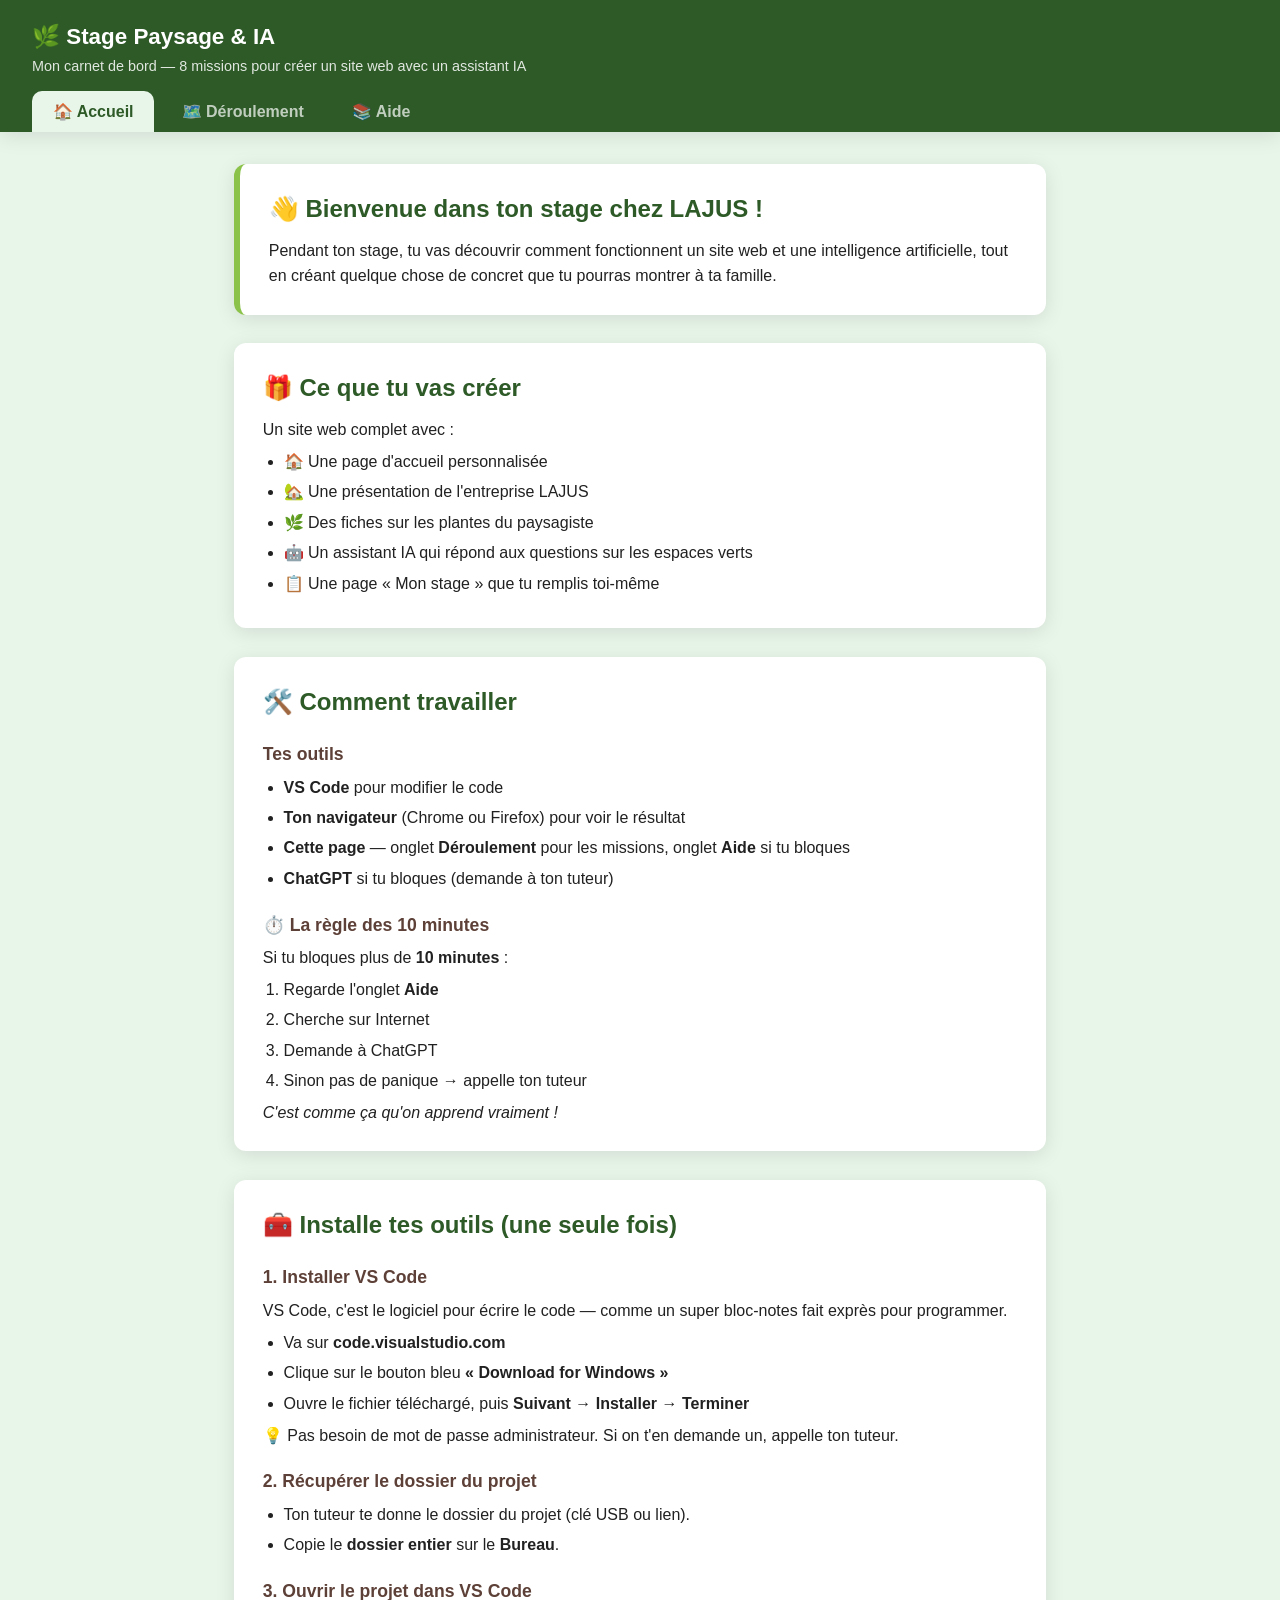
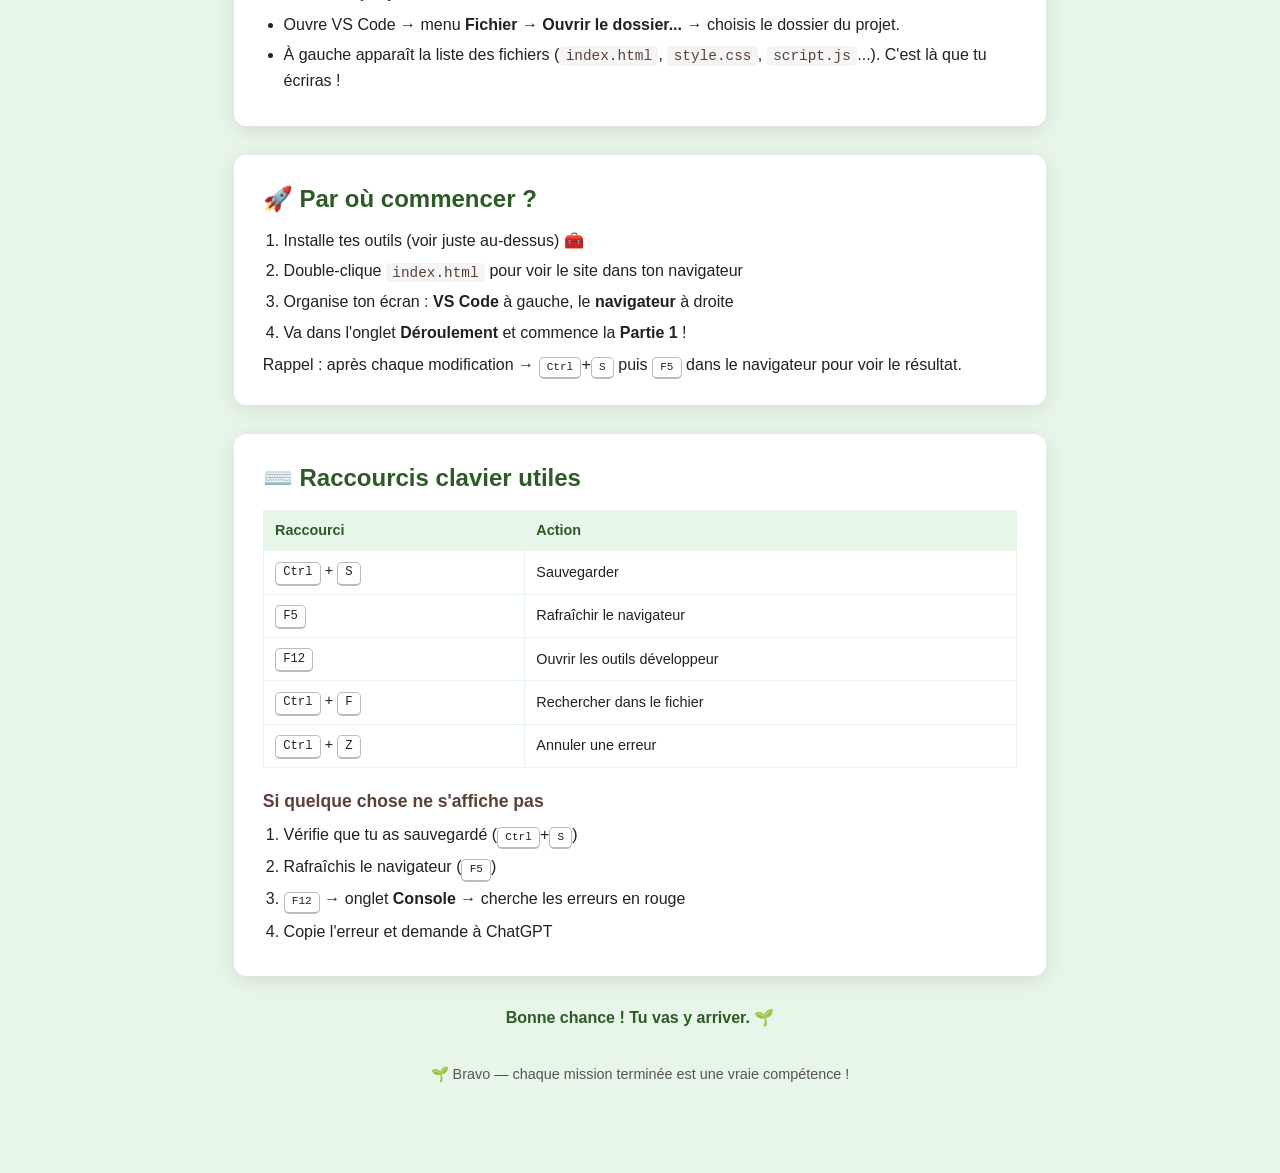
==== commit 9e27cf9f: "update vs code info" ====
--- a/missions.html
+++ b/missions.html
@@ -283,13 +283,36 @@
       </div>
 
       <div class="carte">
+        <h2>🧰 Installe tes outils (une seule fois)</h2>
+        <h3>1. Installer VS Code</h3>
+        <p>VS Code, c'est le logiciel pour écrire le code — comme un super bloc-notes fait exprès pour programmer.</p>
+        <ul>
+          <li>Va sur <strong>code.visualstudio.com</strong></li>
+          <li>Clique sur le bouton bleu <strong>« Download for Windows »</strong></li>
+          <li>Ouvre le fichier téléchargé, puis <strong>Suivant</strong> → <strong>Installer</strong> → <strong>Terminer</strong></li>
+        </ul>
+        <p>💡 Pas besoin de mot de passe administrateur. Si on t'en demande un, appelle ton tuteur.</p>
+        <h3>2. Récupérer le dossier du projet</h3>
+        <ul>
+          <li>Ton tuteur te donne le dossier du projet (clé USB ou lien).</li>
+          <li>Copie le <strong>dossier entier</strong> sur le <strong>Bureau</strong>.</li>
+        </ul>
+        <h3>3. Ouvrir le projet dans VS Code</h3>
+        <ul>
+          <li>Ouvre VS Code → menu <strong>Fichier → Ouvrir le dossier...</strong> → choisis le dossier du projet.</li>
+          <li>À gauche apparaît la liste des fichiers (<code class="inline">index.html</code>, <code class="inline">style.css</code>, <code class="inline">script.js</code>...). C'est là que tu écriras !</li>
+        </ul>
+      </div>
+
+      <div class="carte">
         <h2>🚀 Par où commencer ?</h2>
         <ol>
-          <li>Ouvre <code class="inline">index.html</code> dans ton navigateur (double-clic)</li>
-          <li>Ouvre <code class="inline">index.html</code> dans VS Code</li>
-          <li>Va dans l'onglet <strong>Déroulement</strong> et lis la <strong>Partie 1</strong></li>
-          <li>C'est parti !</li>
+          <li>Installe tes outils (voir juste au-dessus) 🧰</li>
+          <li>Double-clique <code class="inline">index.html</code> pour voir le site dans ton navigateur</li>
+          <li>Organise ton écran : <strong>VS Code</strong> à gauche, le <strong>navigateur</strong> à droite</li>
+          <li>Va dans l'onglet <strong>Déroulement</strong> et commence la <strong>Partie 1</strong> !</li>
         </ol>
+        <p>Rappel : après chaque modification → <span class="kbd">Ctrl</span>+<span class="kbd">S</span> puis <span class="kbd">F5</span> dans le navigateur pour voir le résultat.</p>
       </div>
 
       <div class="carte">
